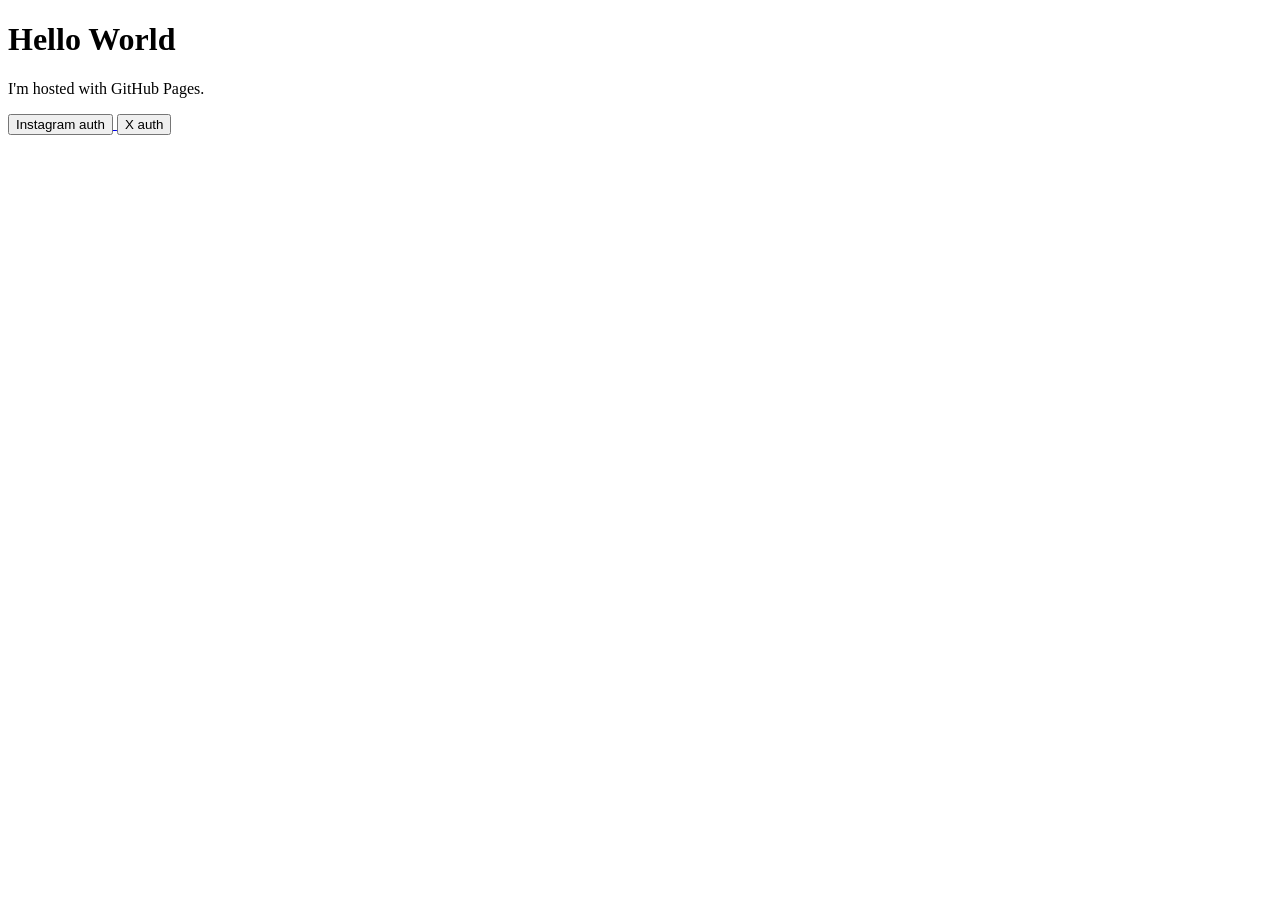
==== index.html @ daba0e18 "Update index.html" ====
<!DOCTYPE html>
<html>
<body>
<h1>Hello World</h1>
<p>I'm hosted with GitHub Pages.</p>
  <a href="https://www.instagram.com/oauth/authorize?enable_fb_login=0&force_authentication=1&client_id=1295526558464534&redirect_uri=https://hicel33.github.io/&response_type=code&scope=instagram_business_basic%2Cinstagram_business_manage_messages%2Cinstagram_business_manage_comments%2Cinstagram_business_content_publish">
      <button>Instagram auth</button>
</a>

  <a href="https://twitter.com/i/oauth2/authorize?response_type=code&client_id=ZXhqWTE1X1NHQ1pDa3AzQ3VpWU86MTpjaQQ&redirect_uri=https://hicel33.github.io/&scope=tweet.read%20tweet.write%20users.read%20follows.read%20follows.write&state=state&code_challenge=challenge&code_challenge_method=plain">
      <button>X auth</button>
</a>
</body>
</html>
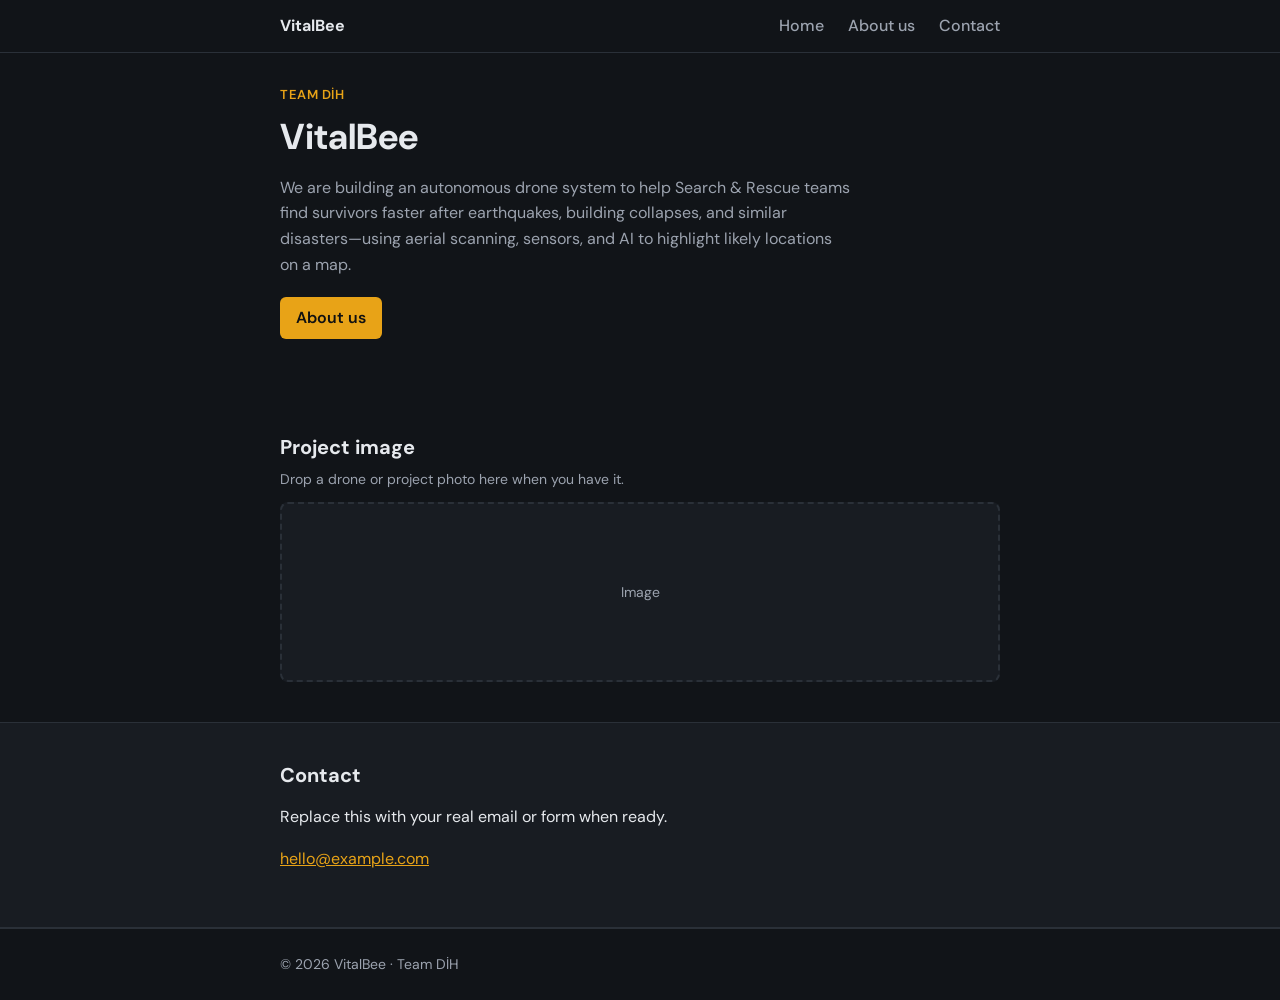
==== commit 9bdf04ff: "innov project init" ====
--- a/index.html
+++ b/index.html
@@ -1,14 +1,76 @@
 <!DOCTYPE html>
-<html>
+<html lang="en">
+<head>
+  <meta charset="UTF-8" />
+  <meta name="viewport" content="width=device-width, initial-scale=1.0" />
+  <meta name="description" content="VitalBee — drone-based survivor detection for Search & Rescue. Team DİH." />
+  <title>VitalBee</title>
+  <link rel="preconnect" href="https://fonts.googleapis.com" />
+  <link rel="preconnect" href="https://fonts.gstatic.com" crossorigin />
+  <link href="https://fonts.googleapis.com/css2?family=DM+Sans:wght@400;600;700&display=swap" rel="stylesheet" />
+  <link rel="stylesheet" href="styles.css" />
+</head>
 <body>
-<h1>Hello World</h1>
-<p>I'm hosted with GitHub Pages.</p>
-  <a href="https://www.instagram.com/oauth/authorize?enable_fb_login=0&force_authentication=1&client_id=1295526558464534&redirect_uri=https://hicel33.github.io/&response_type=code&scope=instagram_business_basic%2Cinstagram_business_manage_messages%2Cinstagram_business_manage_comments%2Cinstagram_business_content_publish">
-      <button>Instagram auth</button>
-</a>
+  <header class="site-header">
+    <div class="container header-inner">
+      <a class="logo" href="index.html">VitalBee</a>
+      <button type="button" class="nav-toggle" aria-expanded="false" aria-controls="site-nav" aria-label="Menu">
+        <span class="nav-toggle-bar"></span>
+        <span class="nav-toggle-bar"></span>
+        <span class="nav-toggle-bar"></span>
+      </button>
+      <nav class="site-nav" id="site-nav" aria-label="Main">
+        <ul class="nav-list">
+          <li><a href="index.html">Home</a></li>
+          <li><a href="about.html">About us</a></li>
+          <li><a href="#contact">Contact</a></li>
+        </ul>
+      </nav>
+    </div>
+  </header>
 
-  <a href="https://twitter.com/i/oauth2/authorize?response_type=code&client_id=ZXhqWTE1X1NHQ1pDa3AzQ3VpWU86MTpjaQQ&redirect_uri=https://hicel33.github.io/&scope=tweet.read%20tweet.write%20users.read%20follows.read%20follows.write&state=state&code_challenge=challenge&code_challenge_method=plain">
-      <button>X auth</button>
-</a>
+  <main id="main">
+    <section class="block hero">
+      <div class="container">
+        <p class="tag">Team DİH</p>
+        <h1>VitalBee</h1>
+        <p class="intro">
+          We are building an autonomous drone system to help Search &amp; Rescue teams find survivors faster after earthquakes, building collapses, and similar disasters—using aerial scanning, sensors, and AI to highlight likely locations on a map.
+        </p>
+        <p>
+          <a class="btn" href="about.html">About us</a>
+        </p>
+      </div>
+    </section>
+
+    <section class="block">
+      <div class="container">
+        <h2>Project image</h2>
+        <p class="hint">Drop a drone or project photo here when you have it.</p>
+        <div class="media-slot" aria-hidden="true">
+          <span>Image</span>
+        </div>
+        <!-- Later: replace the div above with:
+        <img src="images/project.jpg" alt="VitalBee project" class="media-img" />
+        -->
+      </div>
+    </section>
+
+    <section class="block muted-bg" id="contact">
+      <div class="container">
+        <h2>Contact</h2>
+        <p>Replace this with your real email or form when ready.</p>
+        <p><a href="mailto:hello@example.com">hello@example.com</a></p>
+      </div>
+    </section>
+  </main>
+
+  <footer class="site-footer">
+    <div class="container footer-inner">
+      <p>© <span class="footer-year"></span> VitalBee · Team DİH</p>
+    </div>
+  </footer>
+
+  <script src="app.js" defer></script>
 </body>
 </html>
--- a/styles.css
+++ b/styles.css
@@ -0,0 +1,341 @@
+/* VitalBee — simple static site */
+
+:root {
+  --bg: #111418;
+  --bg2: #181c22;
+  --border: #2a3038;
+  --text: #e6e9ed;
+  --muted: #9ca3af;
+  --accent: #e8a317;
+  --max: 720px;
+  --font: "DM Sans", system-ui, sans-serif;
+}
+
+*,
+*::before,
+*::after {
+  box-sizing: border-box;
+}
+
+html {
+  scroll-behavior: smooth;
+}
+
+@media (prefers-reduced-motion: reduce) {
+  html {
+    scroll-behavior: auto;
+  }
+}
+
+body {
+  margin: 0;
+  font-family: var(--font);
+  font-size: 1rem;
+  line-height: 1.6;
+  color: var(--text);
+  background: var(--bg);
+}
+
+img {
+  max-width: 100%;
+  height: auto;
+  vertical-align: middle;
+}
+
+a {
+  color: var(--accent);
+}
+
+a:hover {
+  text-decoration: underline;
+}
+
+h1,
+h2,
+h3 {
+  line-height: 1.25;
+}
+
+.container {
+  width: min(100% - 2rem, var(--max));
+  margin-inline: auto;
+}
+
+/* Header */
+
+.site-header {
+  border-bottom: 1px solid var(--border);
+  background: var(--bg);
+}
+
+.header-inner {
+  display: flex;
+  align-items: center;
+  justify-content: space-between;
+  min-height: 3.25rem;
+  padding-block: 0.5rem;
+}
+
+.logo {
+  font-weight: 700;
+  color: var(--text);
+  text-decoration: none;
+}
+
+.logo:hover {
+  color: var(--text);
+  text-decoration: none;
+}
+
+.nav-toggle {
+  display: none;
+  flex-direction: column;
+  justify-content: center;
+  gap: 5px;
+  width: 2.75rem;
+  height: 2.75rem;
+  padding: 0;
+  border: 1px solid var(--border);
+  border-radius: 6px;
+  background: var(--bg2);
+  cursor: pointer;
+}
+
+.nav-toggle-bar {
+  display: block;
+  width: 1.1rem;
+  height: 2px;
+  margin-inline: auto;
+  background: var(--text);
+}
+
+.site-nav .nav-list {
+  display: flex;
+  flex-wrap: wrap;
+  gap: 1rem 1.5rem;
+  list-style: none;
+  margin: 0;
+  padding: 0;
+}
+
+.site-nav a {
+  color: var(--muted);
+  text-decoration: none;
+  font-weight: 500;
+}
+
+.site-nav a:hover {
+  color: var(--text);
+  text-decoration: underline;
+}
+
+@media (max-width: 600px) {
+  .nav-toggle {
+    display: flex;
+  }
+
+  .site-nav {
+    position: fixed;
+    left: 0;
+    right: 0;
+    top: 3.25rem;
+    max-height: 0;
+    overflow: hidden;
+    background: var(--bg2);
+    border-bottom: 1px solid var(--border);
+    transition: max-height 0.25s ease;
+  }
+
+  .site-nav.is-open {
+    max-height: 200px;
+  }
+
+  .site-nav .nav-list {
+    flex-direction: column;
+    padding: 1rem 1.25rem;
+    gap: 0.75rem;
+  }
+}
+
+/* Sections */
+
+.block {
+  padding: 2.5rem 0;
+}
+
+.block:first-of-type {
+  padding-top: 2rem;
+}
+
+.muted-bg {
+  background: var(--bg2);
+  border-block: 1px solid var(--border);
+}
+
+.tag {
+  font-size: 0.8125rem;
+  font-weight: 600;
+  letter-spacing: 0.04em;
+  text-transform: uppercase;
+  color: var(--accent);
+  margin: 0 0 0.5rem;
+}
+
+.hero h1 {
+  font-size: clamp(1.75rem, 5vw, 2.25rem);
+  margin: 0 0 1rem;
+}
+
+.intro {
+  color: var(--muted);
+  margin: 0 0 1.25rem;
+  max-width: 52ch;
+}
+
+.intro strong {
+  color: var(--text);
+}
+
+h2 {
+  font-size: 1.25rem;
+  margin: 0 0 0.5rem;
+}
+
+.hint {
+  font-size: 0.875rem;
+  color: var(--muted);
+  margin: 0 0 0.75rem;
+}
+
+.btn {
+  display: inline-block;
+  padding: 0.5rem 1rem;
+  background: var(--accent);
+  color: #111;
+  font-weight: 600;
+  text-decoration: none;
+  border-radius: 6px;
+}
+
+.btn:hover {
+  filter: brightness(1.08);
+  text-decoration: none;
+}
+
+/* Image placeholders */
+
+.media-slot {
+  min-height: 180px;
+  border: 2px dashed var(--border);
+  border-radius: 8px;
+  display: flex;
+  align-items: center;
+  justify-content: center;
+  color: var(--muted);
+  font-size: 0.875rem;
+  background: var(--bg2);
+}
+
+.media-img {
+  display: block;
+  width: 100%;
+  border-radius: 8px;
+  border: 1px solid var(--border);
+}
+
+.team-list {
+  list-style: none;
+  margin: 0;
+  padding: 0;
+  display: flex;
+  flex-direction: column;
+  gap: 2rem;
+}
+
+@media (min-width: 640px) {
+  .team-list {
+    flex-direction: row;
+    flex-wrap: wrap;
+    gap: 1.5rem;
+  }
+
+  .person {
+    flex: 1 1 calc(33.333% - 1rem);
+    min-width: 160px;
+  }
+}
+
+.person h3 {
+  font-size: 1.0625rem;
+  margin: 0.75rem 0 0.25rem;
+}
+
+.person .role {
+  font-size: 0.875rem;
+  font-weight: 600;
+  color: var(--accent);
+  margin: 0 0 0.5rem;
+}
+
+.person p:last-child {
+  margin: 0;
+  font-size: 0.9375rem;
+  color: var(--muted);
+}
+
+.photo-slot {
+  aspect-ratio: 1;
+  max-width: 200px;
+  margin: 0 auto;
+  border: 2px dashed var(--border);
+  border-radius: 8px;
+  background: var(--bg);
+  display: flex;
+  align-items: center;
+  justify-content: center;
+  color: var(--muted);
+  font-size: 0.8125rem;
+}
+
+.person .photo-slot {
+  margin: 0;
+}
+
+.person-photo {
+  width: 100%;
+  max-width: 200px;
+  aspect-ratio: 1;
+  object-fit: cover;
+  border-radius: 8px;
+  border: 1px solid var(--border);
+  display: block;
+}
+
+.photo-slot-label {
+  pointer-events: none;
+}
+
+.sr-only {
+  position: absolute;
+  width: 1px;
+  height: 1px;
+  padding: 0;
+  margin: -1px;
+  overflow: hidden;
+  clip: rect(0, 0, 0, 0);
+  white-space: nowrap;
+  border: 0;
+}
+
+/* Footer */
+
+.site-footer {
+  padding: 1.5rem 0;
+  border-top: 1px solid var(--border);
+  font-size: 0.875rem;
+  color: var(--muted);
+}
+
+.footer-inner p {
+  margin: 0;
+}
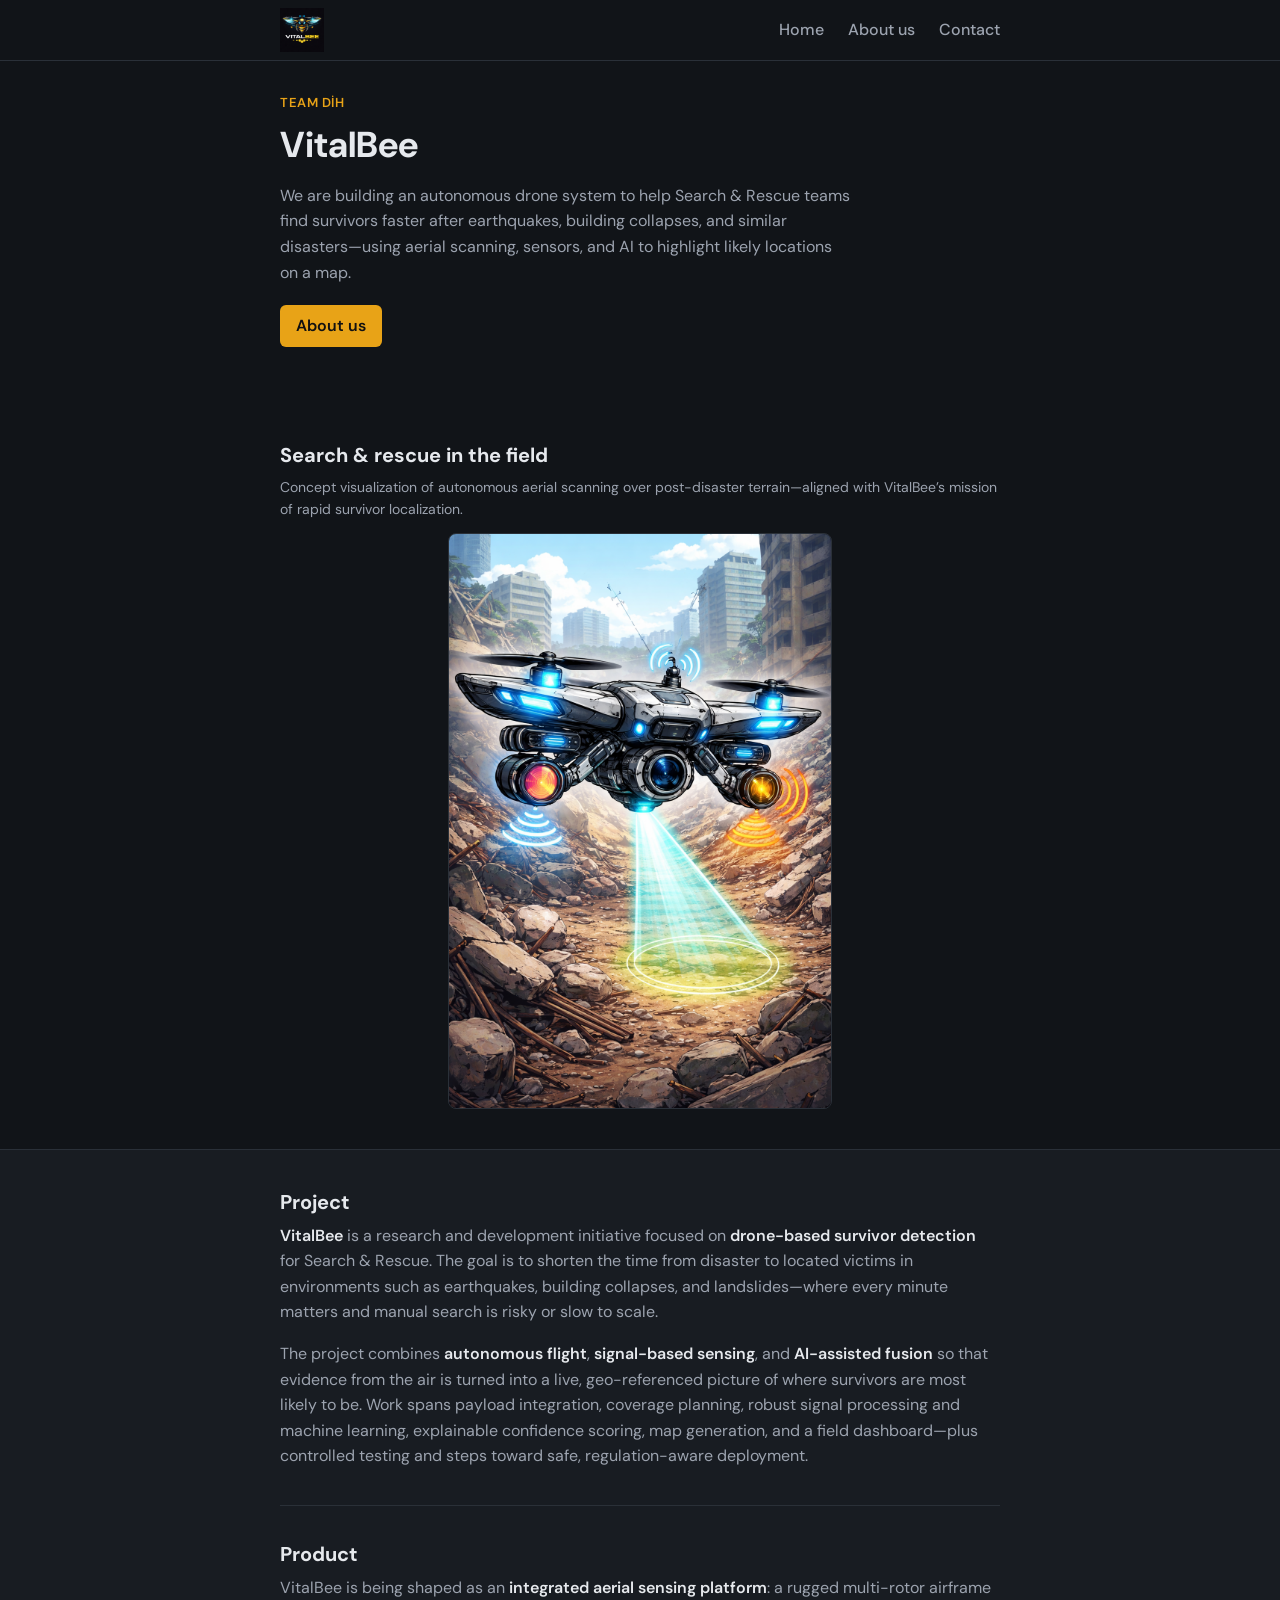
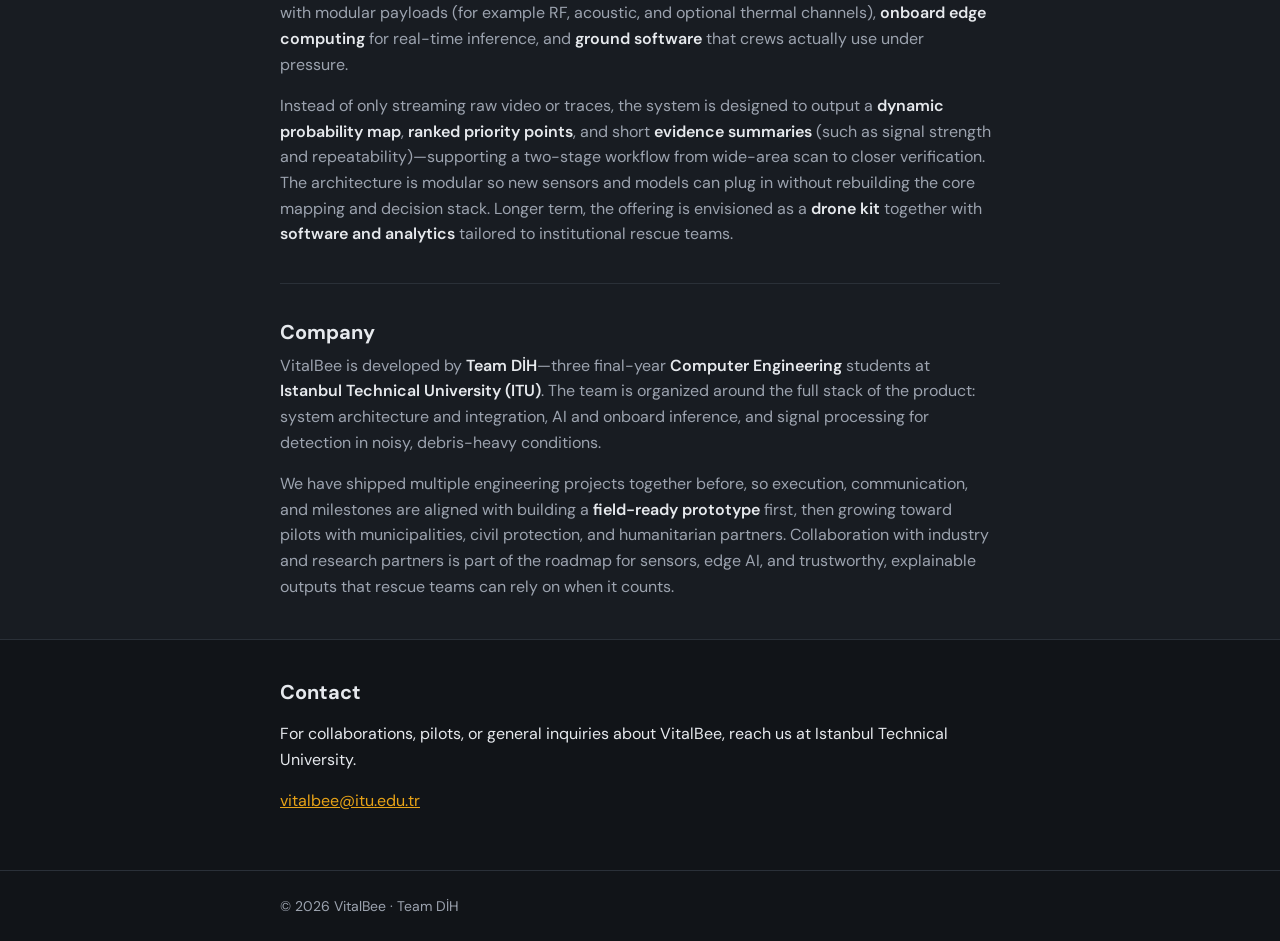
==== commit 5d10e31f: "Add images" ====
--- a/index.html
+++ b/index.html
@@ -3,7 +3,7 @@
 <head>
   <meta charset="UTF-8" />
   <meta name="viewport" content="width=device-width, initial-scale=1.0" />
-  <meta name="description" content="VitalBee — drone-based survivor detection for Search & Rescue. Team DİH." />
+  <meta name="description" content="VitalBee — drone-based survivor detection for Search & Rescue. Student project at ITU by Team DİH." />
   <title>VitalBee</title>
   <link rel="preconnect" href="https://fonts.googleapis.com" />
   <link rel="preconnect" href="https://fonts.gstatic.com" crossorigin />
@@ -13,7 +13,9 @@
 <body>
   <header class="site-header">
     <div class="container header-inner">
-      <a class="logo" href="index.html">VitalBee</a>
+      <a class="logo logo-with-mark" href="index.html">
+        <img src="images/logo.png" alt="VitalBee" class="logo-mark" />
+      </a>
       <button type="button" class="nav-toggle" aria-expanded="false" aria-controls="site-nav" aria-label="Menu">
         <span class="nav-toggle-bar"></span>
         <span class="nav-toggle-bar"></span>
@@ -45,22 +47,53 @@
 
     <section class="block">
       <div class="container">
-        <h2>Project image</h2>
-        <p class="hint">Drop a drone or project photo here when you have it.</p>
-        <div class="media-slot" aria-hidden="true">
-          <span>Image</span>
-        </div>
-        <!-- Later: replace the div above with:
-        <img src="images/project.jpg" alt="VitalBee project" class="media-img" />
-        -->
+        <h2>Search &amp; rescue in the field</h2>
+        <p class="hint">
+          Concept visualization of autonomous aerial scanning over post-disaster terrain—aligned with VitalBee’s mission of rapid survivor localization.
+        </p>
+        <figure class="project-figure">
+          <img src="images/drone.png" alt="VitalBee quadcopter scanning rubble with sensors and a downward scanning beam over a disaster zone." class="media-img project-visual" />
+        </figure>
       </div>
     </section>
 
-    <section class="block muted-bg" id="contact">
+    <section class="block muted-bg" id="project">
+      <div class="container">
+        <article class="desc-block">
+          <h2>Project</h2>
+          <p>
+            <strong>VitalBee</strong> is a research and development initiative focused on <strong>drone-based survivor detection</strong> for Search &amp; Rescue. The goal is to shorten the time from disaster to located victims in environments such as earthquakes, building collapses, and landslides—where every minute matters and manual search is risky or slow to scale.
+          </p>
+          <p>
+            The project combines <strong>autonomous flight</strong>, <strong>signal-based sensing</strong>, and <strong>AI-assisted fusion</strong> so that evidence from the air is turned into a live, geo-referenced picture of where survivors are most likely to be. Work spans payload integration, coverage planning, robust signal processing and machine learning, explainable confidence scoring, map generation, and a field dashboard—plus controlled testing and steps toward safe, regulation-aware deployment.
+          </p>
+        </article>
+        <article class="desc-block">
+          <h2>Product</h2>
+          <p>
+            VitalBee is being shaped as an <strong>integrated aerial sensing platform</strong>: a rugged multi-rotor airframe with modular payloads (for example RF, acoustic, and optional thermal channels), <strong>onboard edge computing</strong> for real-time inference, and <strong>ground software</strong> that crews actually use under pressure.
+          </p>
+          <p>
+            Instead of only streaming raw video or traces, the system is designed to output a <strong>dynamic probability map</strong>, <strong>ranked priority points</strong>, and short <strong>evidence summaries</strong> (such as signal strength and repeatability)—supporting a two-stage workflow from wide-area scan to closer verification. The architecture is modular so new sensors and models can plug in without rebuilding the core mapping and decision stack. Longer term, the offering is envisioned as a <strong>drone kit</strong> together with <strong>software and analytics</strong> tailored to institutional rescue teams.
+          </p>
+        </article>
+        <article class="desc-block">
+          <h2>Company</h2>
+          <p>
+            VitalBee is developed by <strong>Team DİH</strong>—three final-year <strong>Computer Engineering</strong> students at <strong>Istanbul Technical University (ITU)</strong>. The team is organized around the full stack of the product: system architecture and integration, AI and onboard inference, and signal processing for detection in noisy, debris-heavy conditions.
+          </p>
+          <p>
+            We have shipped multiple engineering projects together before, so execution, communication, and milestones are aligned with building a <strong>field-ready prototype</strong> first, then growing toward pilots with municipalities, civil protection, and humanitarian partners. Collaboration with industry and research partners is part of the roadmap for sensors, edge AI, and trustworthy, explainable outputs that rescue teams can rely on when it counts.
+          </p>
+        </article>
+      </div>
+    </section>
+
+    <section class="block" id="contact">
       <div class="container">
         <h2>Contact</h2>
-        <p>Replace this with your real email or form when ready.</p>
-        <p><a href="mailto:hello@example.com">hello@example.com</a></p>
+        <p>For collaborations, pilots, or general inquiries about VitalBee, reach us at Istanbul Technical University.</p>
+        <p><a href="mailto:vitalbee@itu.edu.tr">vitalbee@itu.edu.tr</a></p>
       </div>
     </section>
   </main>
--- a/styles.css
+++ b/styles.css
@@ -85,6 +85,19 @@
 .logo:hover {
   color: var(--text);
   text-decoration: none;
+}
+
+.logo-with-mark {
+  display: flex;
+  align-items: center;
+}
+
+.logo-mark {
+  display: block;
+  height: 2.75rem;
+  width: auto;
+  max-width: min(42vw, 11rem);
+  object-fit: contain;
 }
 
 .nav-toggle {
@@ -201,6 +214,27 @@
   margin: 0 0 0.5rem;
 }
 
+.desc-block p {
+  margin: 0 0 1rem;
+  color: var(--muted);
+  max-width: 65ch;
+}
+
+.desc-block p:last-child {
+  margin-bottom: 0;
+}
+
+.desc-block strong {
+  color: var(--text);
+  font-weight: 600;
+}
+
+.desc-block + .desc-block {
+  margin-top: 2.25rem;
+  padding-top: 2.25rem;
+  border-top: 1px solid var(--border);
+}
+
 .hint {
   font-size: 0.875rem;
   color: var(--muted);
@@ -241,6 +275,18 @@
   width: 100%;
   border-radius: 8px;
   border: 1px solid var(--border);
+}
+
+.project-figure {
+  margin: 0;
+}
+
+.project-visual {
+  max-height: min(72vh, 36rem);
+  width: auto;
+  max-width: 100%;
+  margin-inline: auto;
+  object-fit: contain;
 }
 
 .team-list {
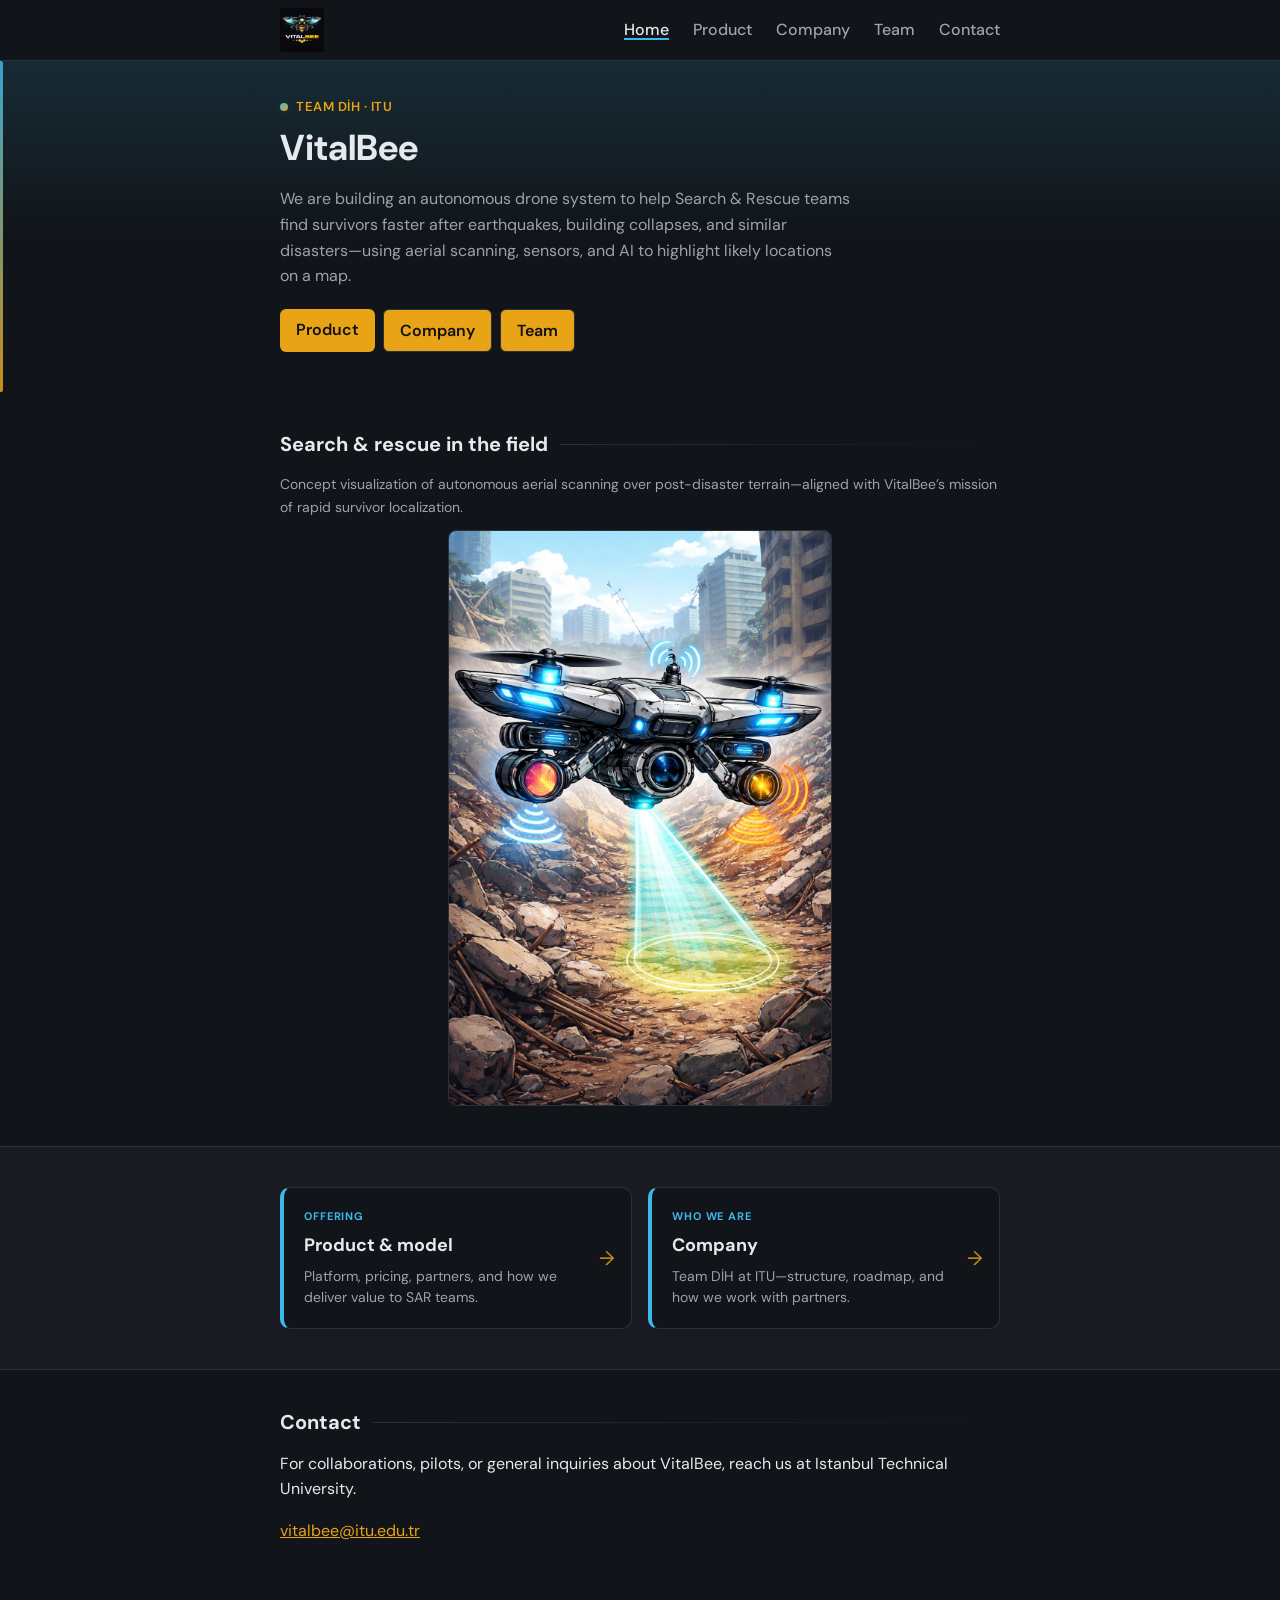
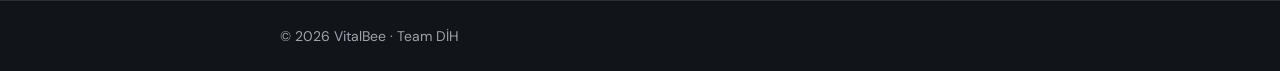
==== commit 6f48e1c1: "update" ====
--- a/index.html
+++ b/index.html
@@ -23,8 +23,10 @@
       </button>
       <nav class="site-nav" id="site-nav" aria-label="Main">
         <ul class="nav-list">
-          <li><a href="index.html">Home</a></li>
-          <li><a href="about.html">About us</a></li>
+          <li><a href="index.html" aria-current="page">Home</a></li>
+          <li><a href="product.html">Product</a></li>
+          <li><a href="company.html">Company</a></li>
+          <li><a href="about.html">Team</a></li>
           <li><a href="#contact">Contact</a></li>
         </ul>
       </nav>
@@ -32,22 +34,24 @@
   </header>
 
   <main id="main">
-    <section class="block hero">
+    <section class="block hero hero-marked">
       <div class="container">
-        <p class="tag">Team DİH</p>
+        <p class="tag tag-cue"><span class="tag-dot" aria-hidden="true"></span> Team DİH · ITU</p>
         <h1>VitalBee</h1>
         <p class="intro">
           We are building an autonomous drone system to help Search &amp; Rescue teams find survivors faster after earthquakes, building collapses, and similar disasters—using aerial scanning, sensors, and AI to highlight likely locations on a map.
         </p>
-        <p>
-          <a class="btn" href="about.html">About us</a>
+        <p class="btn-row">
+          <a class="btn" href="product.html">Product</a>
+          <a class="btn btn-ghost" href="company.html">Company</a>
+          <a class="btn btn-ghost" href="about.html">Team</a>
         </p>
       </div>
     </section>
 
     <section class="block">
       <div class="container">
-        <h2>Search &amp; rescue in the field</h2>
+        <h2 class="h-with-rule">Search &amp; rescue in the field</h2>
         <p class="hint">
           Concept visualization of autonomous aerial scanning over post-disaster terrain—aligned with VitalBee’s mission of rapid survivor localization.
         </p>
@@ -57,41 +61,29 @@
       </div>
     </section>
 
-    <section class="block muted-bg" id="project">
+    <section class="block muted-bg">
       <div class="container">
-        <article class="desc-block">
-          <h2>Project</h2>
-          <p>
-            <strong>VitalBee</strong> is a research and development initiative focused on <strong>drone-based survivor detection</strong> for Search &amp; Rescue. The goal is to shorten the time from disaster to located victims in environments such as earthquakes, building collapses, and landslides—where every minute matters and manual search is risky or slow to scale.
-          </p>
-          <p>
-            The project combines <strong>autonomous flight</strong>, <strong>signal-based sensing</strong>, and <strong>AI-assisted fusion</strong> so that evidence from the air is turned into a live, geo-referenced picture of where survivors are most likely to be. Work spans payload integration, coverage planning, robust signal processing and machine learning, explainable confidence scoring, map generation, and a field dashboard—plus controlled testing and steps toward safe, regulation-aware deployment.
-          </p>
-        </article>
-        <article class="desc-block">
-          <h2>Product</h2>
-          <p>
-            VitalBee is being shaped as an <strong>integrated aerial sensing platform</strong>: a rugged multi-rotor airframe with modular payloads (for example RF, acoustic, and optional thermal channels), <strong>onboard edge computing</strong> for real-time inference, and <strong>ground software</strong> that crews actually use under pressure.
-          </p>
-          <p>
-            Instead of only streaming raw video or traces, the system is designed to output a <strong>dynamic probability map</strong>, <strong>ranked priority points</strong>, and short <strong>evidence summaries</strong> (such as signal strength and repeatability)—supporting a two-stage workflow from wide-area scan to closer verification. The architecture is modular so new sensors and models can plug in without rebuilding the core mapping and decision stack. Longer term, the offering is envisioned as a <strong>drone kit</strong> together with <strong>software and analytics</strong> tailored to institutional rescue teams.
-          </p>
-        </article>
-        <article class="desc-block">
-          <h2>Company</h2>
-          <p>
-            VitalBee is developed by <strong>Team DİH</strong>—three final-year <strong>Computer Engineering</strong> students at <strong>Istanbul Technical University (ITU)</strong>. The team is organized around the full stack of the product: system architecture and integration, AI and onboard inference, and signal processing for detection in noisy, debris-heavy conditions.
-          </p>
-          <p>
-            We have shipped multiple engineering projects together before, so execution, communication, and milestones are aligned with building a <strong>field-ready prototype</strong> first, then growing toward pilots with municipalities, civil protection, and humanitarian partners. Collaboration with industry and research partners is part of the roadmap for sensors, edge AI, and trustworthy, explainable outputs that rescue teams can rely on when it counts.
-          </p>
-        </article>
+        <h2 class="sr-only">Explore VitalBee</h2>
+        <div class="teaser-grid">
+          <a href="product.html" class="teaser-card">
+            <span class="teaser-kicker">Offering</span>
+            <span class="teaser-title">Product &amp; model</span>
+            <span class="teaser-desc">Platform, pricing, partners, and how we deliver value to SAR teams.</span>
+            <span class="teaser-arrow" aria-hidden="true">→</span>
+          </a>
+          <a href="company.html" class="teaser-card">
+            <span class="teaser-kicker">Who we are</span>
+            <span class="teaser-title">Company</span>
+            <span class="teaser-desc">Team DİH at ITU—structure, roadmap, and how we work with partners.</span>
+            <span class="teaser-arrow" aria-hidden="true">→</span>
+          </a>
+        </div>
       </div>
     </section>
 
     <section class="block" id="contact">
       <div class="container">
-        <h2>Contact</h2>
+        <h2 class="h-with-rule">Contact</h2>
         <p>For collaborations, pilots, or general inquiries about VitalBee, reach us at Istanbul Technical University.</p>
         <p><a href="mailto:vitalbee@itu.edu.tr">vitalbee@itu.edu.tr</a></p>
       </div>
--- a/styles.css
+++ b/styles.css
@@ -7,7 +7,10 @@
   --text: #e6e9ed;
   --muted: #9ca3af;
   --accent: #e8a317;
+  --cue: #3db8e8;
+  --cue-soft: rgba(61, 184, 232, 0.14);
   --max: 720px;
+  --max-wide: 52rem;
   --font: "DM Sans", system-ui, sans-serif;
 }
 
@@ -59,6 +62,10 @@
 .container {
   width: min(100% - 2rem, var(--max));
   margin-inline: auto;
+}
+
+.container-wide {
+  width: min(100% - 2rem, var(--max-wide));
 }
 
 /* Header */
@@ -142,6 +149,12 @@
   text-decoration: underline;
 }
 
+.site-nav a[aria-current="page"] {
+  color: var(--text);
+  box-shadow: inset 0 -2px 0 var(--cue);
+  text-decoration: none;
+}
+
 @media (max-width: 600px) {
   .nav-toggle {
     display: flex;
@@ -160,7 +173,7 @@
   }
 
   .site-nav.is-open {
-    max-height: 200px;
+    max-height: 320px;
   }
 
   .site-nav .nav-list {
@@ -233,6 +246,401 @@
   margin-top: 2.25rem;
   padding-top: 2.25rem;
   border-top: 1px solid var(--border);
+}
+
+/* Visual cues & page chrome */
+
+.tag-cue {
+  display: inline-flex;
+  align-items: center;
+  gap: 0.5rem;
+}
+
+.tag-dot {
+  display: inline-block;
+  width: 0.5rem;
+  height: 0.5rem;
+  border-radius: 50%;
+  background: linear-gradient(135deg, var(--cue), var(--accent));
+  box-shadow: 0 0 10px var(--cue-soft);
+}
+
+.lead-bar {
+  border-left: 3px solid var(--cue);
+  padding-left: 1rem;
+  margin-left: 0;
+}
+
+.page-intro h1 {
+  margin: 0 0 0.75rem;
+}
+
+.hero-marked {
+  position: relative;
+  background: linear-gradient(
+    180deg,
+    var(--cue-soft) 0%,
+    transparent 55%
+  );
+}
+
+.hero-marked::before {
+  content: "";
+  position: absolute;
+  left: 0;
+  top: 0;
+  bottom: 0;
+  width: 3px;
+  background: linear-gradient(180deg, var(--cue), var(--accent));
+  border-radius: 0 2px 2px 0;
+  opacity: 0.85;
+}
+
+.h-with-rule {
+  display: flex;
+  align-items: center;
+  gap: 0.75rem;
+  margin: 0 0 1rem;
+  font-size: 1.25rem;
+}
+
+.h-with-rule::after {
+  content: "";
+  flex: 1;
+  height: 1px;
+  background: linear-gradient(90deg, var(--border), transparent);
+  min-width: 2rem;
+}
+
+.h-spacing {
+  margin-top: 2rem;
+}
+
+.panel-cue {
+  margin: 0;
+  padding: 1.25rem 0 1.25rem 1rem;
+  border-left: 3px solid var(--accent);
+  background: linear-gradient(90deg, var(--cue-soft), transparent 70%);
+  border-radius: 0 8px 8px 0;
+}
+
+.panel-cue + .panel-cue {
+  margin-top: 1.25rem;
+}
+
+.panel-cue h2 {
+  margin: 0 0 0.5rem;
+  font-size: 1.0625rem;
+}
+
+.panel-cue p {
+  margin: 0;
+  color: var(--muted);
+  max-width: 65ch;
+}
+
+.panel-cue p strong {
+  color: var(--text);
+}
+
+.cue-list {
+  margin: 0;
+  padding: 0;
+  list-style: none;
+  display: flex;
+  flex-direction: column;
+  gap: 0.85rem;
+}
+
+.cue-list li {
+  display: flex;
+  gap: 0.65rem;
+  align-items: flex-start;
+  color: var(--muted);
+  max-width: 68ch;
+}
+
+.cue-list strong {
+  color: var(--text);
+}
+
+.cue-bullet {
+  flex-shrink: 0;
+  width: 0.45rem;
+  height: 0.45rem;
+  margin-top: 0.45rem;
+  border-radius: 2px;
+  background: var(--accent);
+  box-shadow: 0 0 0 2px var(--cue-soft);
+}
+
+.muted-para {
+  color: var(--muted);
+  max-width: 68ch;
+  margin: 0 0 1rem;
+}
+
+.muted-para strong {
+  color: var(--text);
+}
+
+.muted-para:last-child {
+  margin-bottom: 0;
+}
+
+.small-print {
+  font-size: 0.875rem;
+  margin-top: 1.25rem !important;
+}
+
+.doc-ref {
+  font-size: 0.875rem;
+  color: var(--muted);
+  margin: 1rem 0 0;
+}
+
+.doc-ref cite {
+  font-style: normal;
+  color: var(--text);
+}
+
+.price-grid {
+  display: grid;
+  gap: 1rem;
+  margin: 1.25rem 0 0;
+}
+
+@media (min-width: 560px) {
+  .price-grid {
+    grid-template-columns: repeat(3, 1fr);
+  }
+}
+
+.price-card {
+  padding: 1rem 1.1rem;
+  background: var(--bg2);
+  border: 1px solid var(--border);
+  border-radius: 8px;
+  border-top: 3px solid var(--cue);
+}
+
+.price-card h3 {
+  margin: 0 0 0.35rem;
+  font-size: 0.8125rem;
+  font-weight: 600;
+  text-transform: uppercase;
+  letter-spacing: 0.04em;
+  color: var(--muted);
+}
+
+.price-amount {
+  margin: 0;
+  font-size: 1.5rem;
+  font-weight: 700;
+  color: var(--text);
+}
+
+.price-note {
+  margin: 0.35rem 0 0;
+  font-size: 0.8125rem;
+  color: var(--muted);
+}
+
+.stat-strip {
+  display: flex;
+  flex-wrap: wrap;
+  gap: 1rem;
+  margin-top: 1.25rem;
+  padding: 1rem 1.25rem;
+  background: var(--bg);
+  border: 1px solid var(--border);
+  border-radius: 8px;
+  border-inline-start: 3px solid var(--accent);
+}
+
+.stat-item {
+  flex: 1 1 140px;
+  display: flex;
+  flex-direction: column;
+  gap: 0.25rem;
+}
+
+.stat-label {
+  font-size: 0.75rem;
+  font-weight: 600;
+  text-transform: uppercase;
+  letter-spacing: 0.04em;
+  color: var(--muted);
+}
+
+.stat-value {
+  font-size: 1.25rem;
+  font-weight: 700;
+  color: var(--text);
+}
+
+.stat-value.stat-pos {
+  color: #7dd87a;
+}
+
+.feature-grid {
+  display: grid;
+  gap: 1rem;
+}
+
+@media (min-width: 640px) {
+  .feature-grid {
+    grid-template-columns: repeat(3, 1fr);
+  }
+}
+
+.feature-tile {
+  padding: 1.15rem;
+  background: var(--bg2);
+  border: 1px solid var(--border);
+  border-radius: 8px;
+  position: relative;
+  overflow: hidden;
+}
+
+.feature-tile::before {
+  content: "";
+  position: absolute;
+  top: 0;
+  left: 0;
+  right: 0;
+  height: 2px;
+  background: linear-gradient(90deg, var(--cue), var(--accent));
+}
+
+.feature-icon {
+  display: block;
+  font-size: 0.75rem;
+  color: var(--cue);
+  margin-bottom: 0.35rem;
+  opacity: 0.9;
+}
+
+.feature-tile h3 {
+  margin: 0 0 0.5rem;
+  font-size: 1rem;
+}
+
+.feature-tile p {
+  margin: 0;
+  font-size: 0.9375rem;
+  color: var(--muted);
+}
+
+.partner-chips {
+  list-style: none;
+  margin: 0 0 1rem;
+  padding: 0;
+  display: flex;
+  flex-direction: column;
+  gap: 0.65rem;
+}
+
+.partner-chips li {
+  display: flex;
+  flex-wrap: wrap;
+  align-items: center;
+  gap: 0.5rem 0.75rem;
+  color: var(--muted);
+  font-size: 0.9375rem;
+}
+
+.chip {
+  display: inline-block;
+  padding: 0.2rem 0.55rem;
+  font-size: 0.75rem;
+  font-weight: 600;
+  text-transform: uppercase;
+  letter-spacing: 0.03em;
+  color: var(--bg);
+  background: var(--accent);
+  border-radius: 4px;
+}
+
+.btn-row {
+  display: flex;
+  flex-wrap: wrap;
+  gap: 0.5rem;
+  margin: 0;
+}
+
+.btn-ghost {
+  background: transparent;
+  color: var(--accent);
+  border: 1px solid var(--border);
+}
+
+.btn-ghost:hover {
+  border-color: var(--accent);
+  background: var(--cue-soft);
+  filter: none;
+}
+
+.teaser-grid {
+  display: grid;
+  gap: 1rem;
+}
+
+@media (min-width: 560px) {
+  .teaser-grid {
+    grid-template-columns: 1fr 1fr;
+  }
+}
+
+.teaser-card {
+  position: relative;
+  display: flex;
+  flex-direction: column;
+  gap: 0.35rem;
+  padding: 1.25rem 2.25rem 1.25rem 1.25rem;
+  text-decoration: none;
+  color: inherit;
+  background: var(--bg);
+  border: 1px solid var(--border);
+  border-radius: 10px;
+  border-inline-start: 4px solid var(--cue);
+  transition: border-color 0.15s ease, box-shadow 0.15s ease;
+}
+
+.teaser-card:hover {
+  text-decoration: none;
+  border-color: var(--cue);
+  box-shadow: 0 0 0 1px var(--cue-soft);
+}
+
+.teaser-kicker {
+  font-size: 0.6875rem;
+  font-weight: 700;
+  letter-spacing: 0.08em;
+  text-transform: uppercase;
+  color: var(--cue);
+}
+
+.teaser-title {
+  font-size: 1.125rem;
+  font-weight: 700;
+  color: var(--text);
+}
+
+.teaser-desc {
+  font-size: 0.875rem;
+  color: var(--muted);
+  line-height: 1.5;
+}
+
+.teaser-arrow {
+  position: absolute;
+  right: 1rem;
+  top: 50%;
+  transform: translateY(-50%);
+  font-size: 1.25rem;
+  color: var(--accent);
+  opacity: 0.85;
 }
 
 .hint {
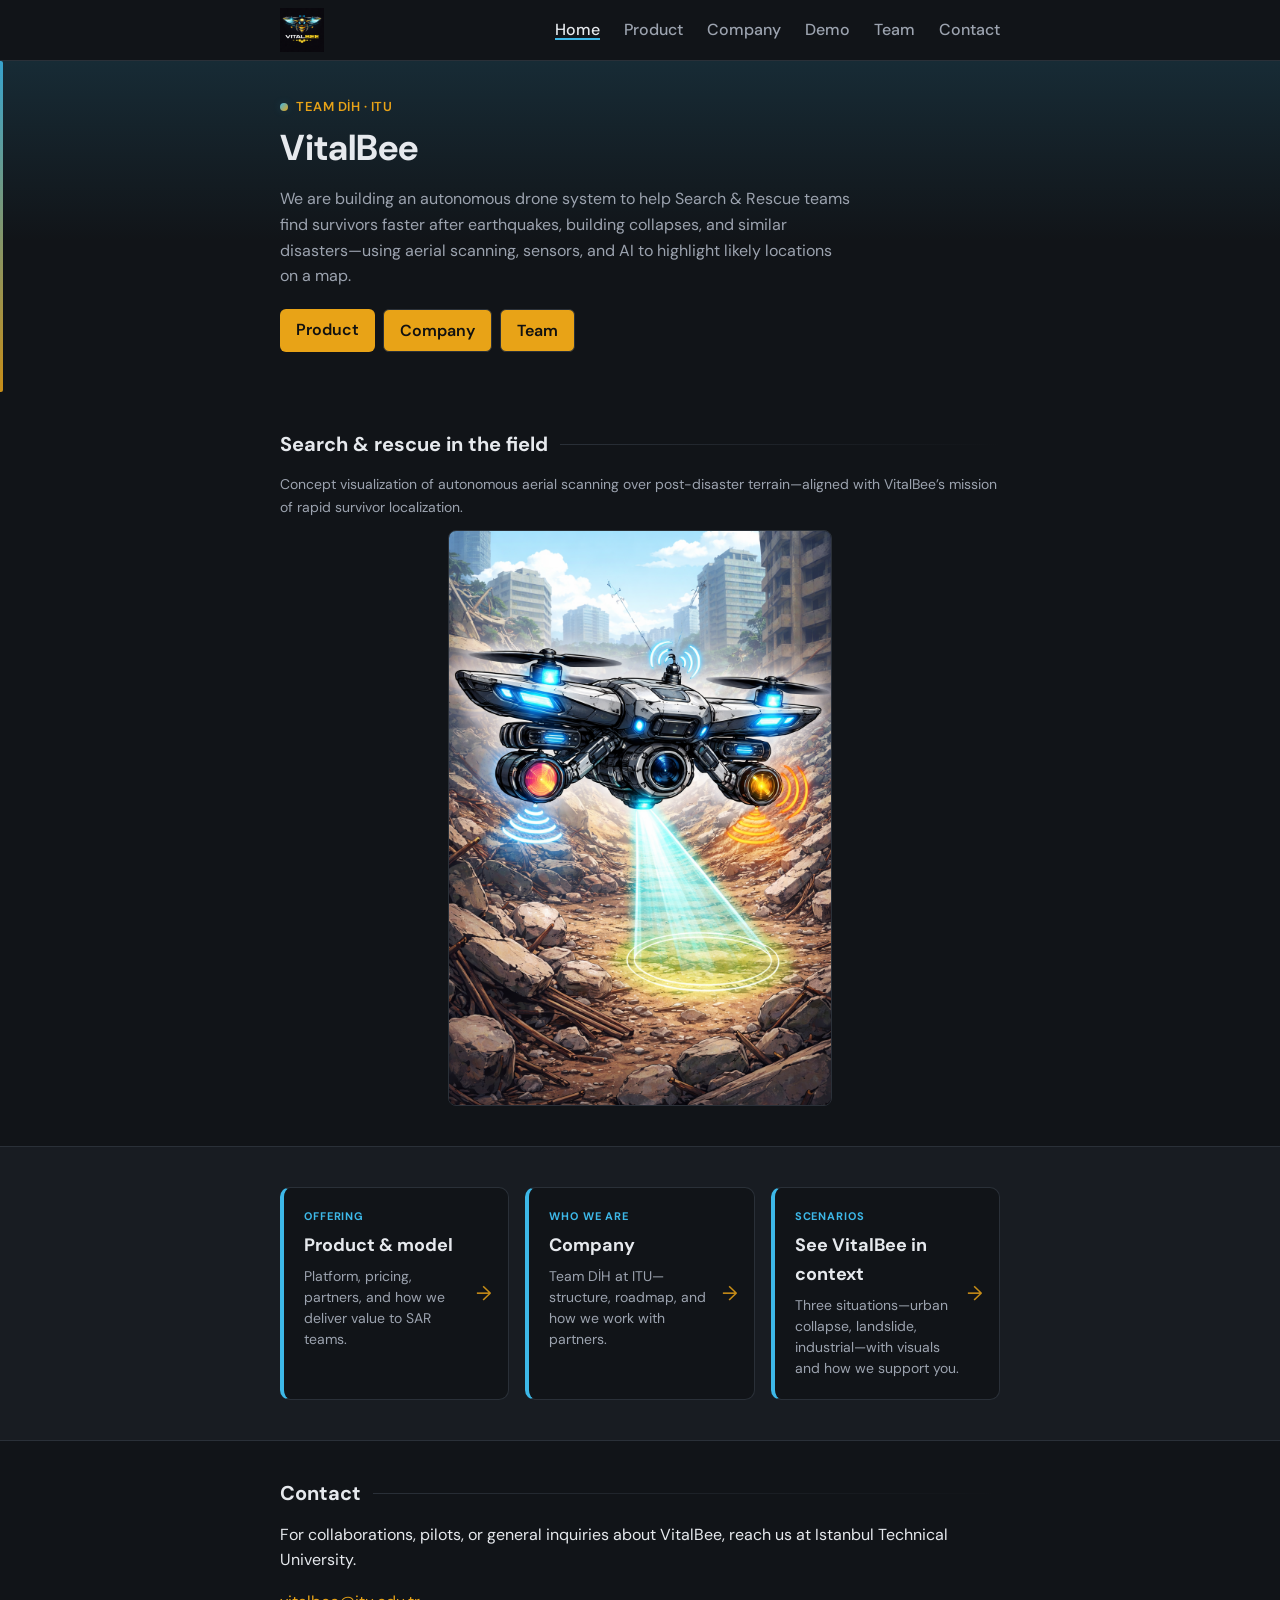
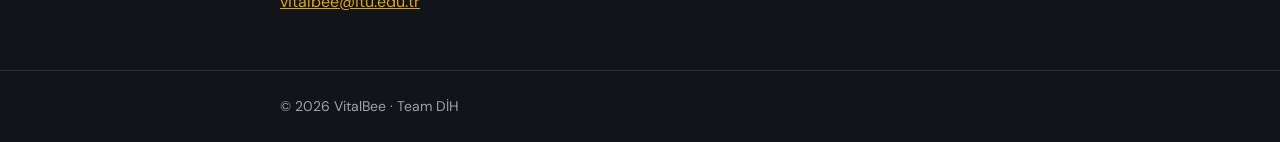
==== commit 5851f1e2: "update" ====
--- a/index.html
+++ b/index.html
@@ -26,6 +26,7 @@
           <li><a href="index.html" aria-current="page">Home</a></li>
           <li><a href="product.html">Product</a></li>
           <li><a href="company.html">Company</a></li>
+          <li><a href="demo.html">Demo</a></li>
           <li><a href="about.html">Team</a></li>
           <li><a href="#contact">Contact</a></li>
         </ul>
@@ -77,6 +78,12 @@
             <span class="teaser-desc">Team DİH at ITU—structure, roadmap, and how we work with partners.</span>
             <span class="teaser-arrow" aria-hidden="true">→</span>
           </a>
+          <a href="demo.html" class="teaser-card">
+            <span class="teaser-kicker">Scenarios</span>
+            <span class="teaser-title">See VitalBee in context</span>
+            <span class="teaser-desc">Three situations—urban collapse, landslide, industrial—with visuals and how we support you.</span>
+            <span class="teaser-arrow" aria-hidden="true">→</span>
+          </a>
         </div>
       </div>
     </section>
--- a/styles.css
+++ b/styles.css
@@ -173,7 +173,7 @@
   }
 
   .site-nav.is-open {
-    max-height: 320px;
+    max-height: 400px;
   }
 
   .site-nav .nav-list {
@@ -592,6 +592,12 @@
   }
 }
 
+@media (min-width: 900px) {
+  .teaser-grid {
+    grid-template-columns: repeat(3, 1fr);
+  }
+}
+
 .teaser-card {
   position: relative;
   display: flex;
@@ -793,3 +799,277 @@
 .footer-inner p {
   margin: 0;
 }
+
+/* Demo scenarios page */
+
+.scenario-stack {
+  padding: 0 0 1rem;
+  background: linear-gradient(180deg, var(--bg) 0%, #0c0e12 50%, var(--bg) 100%);
+}
+
+.scenario-article {
+  margin: 0;
+  padding: 1.75rem 0;
+}
+
+@media (min-width: 640px) {
+  .scenario-article {
+    padding: 2.25rem 0;
+  }
+}
+
+.scenario-article + .scenario-article {
+  border-top: 1px solid var(--border);
+  box-shadow: 0 -1px 0 rgba(61, 184, 232, 0.08);
+}
+
+.scenario-shell {
+  border-radius: 16px;
+  overflow: hidden;
+  border: 1px solid var(--border);
+  box-shadow:
+    0 0 0 1px rgba(61, 184, 232, 0.12),
+    0 20px 50px rgba(0, 0, 0, 0.45);
+  background: var(--bg);
+}
+
+.scenario-article--1 .scenario-shell {
+  border-top: 5px solid var(--cue);
+}
+
+.scenario-article--2 .scenario-shell {
+  border-top: 5px solid var(--accent);
+}
+
+.scenario-article--3 .scenario-shell {
+  border-top: 5px solid #6ee7b7;
+}
+
+.scenario-body-wrap {
+  padding-top: 0 !important;
+}
+
+.scenario-pitch-list {
+  list-style: none;
+  margin: 0 0 1rem;
+  padding: 0;
+  max-width: 70ch;
+}
+
+.scenario-pitch-list li {
+  margin-bottom: 1rem;
+  padding: 0.85rem 1rem 0.85rem 1.1rem;
+  border-radius: 8px;
+  border-inline-start: 3px solid var(--accent);
+  background: rgba(232, 163, 23, 0.06);
+}
+
+.scenario-pitch-list li:last-child {
+  margin-bottom: 0;
+}
+
+.demo-intro .scenario-toc {
+  display: flex;
+  flex-wrap: wrap;
+  gap: 0.5rem 1rem;
+  margin: 1.5rem 0 0;
+  padding: 0;
+}
+
+.demo-intro .scenario-toc a {
+  font-weight: 600;
+  font-size: 0.9375rem;
+  text-decoration: none;
+  padding: 0.35rem 0.75rem;
+  border-radius: 6px;
+  border: 1px solid var(--border);
+  background: var(--bg2);
+}
+
+.demo-intro .scenario-toc a:hover {
+  border-color: var(--cue);
+  background: var(--cue-soft);
+  text-decoration: none;
+}
+
+.scenario-header h2 {
+  margin: 0.35rem 0 1rem;
+  font-size: clamp(1.25rem, 3vw, 1.5rem);
+}
+
+.scenario-index {
+  margin: 0;
+  font-size: 0.75rem;
+  font-weight: 700;
+  letter-spacing: 0.12em;
+  text-transform: uppercase;
+  color: var(--cue);
+}
+
+.scenario-meta {
+  display: grid;
+  gap: 1rem;
+  margin: 0;
+}
+
+@media (min-width: 560px) {
+  .scenario-meta {
+    grid-template-columns: repeat(3, 1fr);
+  }
+}
+
+.scenario-meta div {
+  margin: 0;
+  padding: 0.75rem 1rem;
+  background: var(--bg);
+  border-radius: 8px;
+  border: 1px solid var(--border);
+  border-inline-start: 3px solid var(--accent);
+}
+
+.scenario-meta dt {
+  margin: 0 0 0.25rem;
+  font-size: 0.6875rem;
+  font-weight: 700;
+  text-transform: uppercase;
+  letter-spacing: 0.06em;
+  color: var(--muted);
+}
+
+.scenario-meta dd {
+  margin: 0;
+  font-size: 0.9375rem;
+  color: var(--text);
+  line-height: 1.45;
+}
+
+.scenario-body {
+  display: flex;
+  flex-direction: column;
+  gap: 1.75rem;
+}
+
+.scenario-figure {
+  margin: 0;
+  border-radius: 10px;
+  overflow: hidden;
+  border: 1px solid var(--border);
+  box-shadow: 0 12px 40px rgba(0, 0, 0, 0.35);
+}
+
+.scenario-hero-img {
+  display: block;
+  width: 100%;
+  height: auto;
+  aspect-ratio: 16 / 9;
+  object-fit: cover;
+}
+
+.scenario-narrative .h-with-rule {
+  margin-bottom: 0.75rem;
+}
+
+.scenario-steps {
+  margin: 0 0 1rem;
+  padding-left: 1.25rem;
+  color: var(--muted);
+  max-width: 68ch;
+}
+
+.scenario-steps li {
+  margin-bottom: 0.65rem;
+  padding-left: 0.25rem;
+}
+
+.scenario-steps strong {
+  color: var(--text);
+}
+
+.scenario-outcome {
+  margin: 0;
+  padding: 1rem 1.1rem;
+  max-width: 68ch;
+  background: var(--cue-soft);
+  border-radius: 8px;
+  border-inline-start: 3px solid var(--cue);
+  color: var(--text);
+}
+
+.diagram-wrap {
+  margin: 0;
+}
+
+.diagram-title {
+  font-size: 1rem;
+  margin: 0 0 0.5rem;
+  color: var(--text);
+}
+
+.diagram-figure {
+  margin: 0;
+  border-radius: 10px;
+  overflow: hidden;
+  border: 1px solid var(--border);
+  background: var(--bg2);
+}
+
+.diagram-svg {
+  display: block;
+  width: 100%;
+  height: auto;
+}
+
+.presenter-notes {
+  max-width: 68ch;
+  padding: 0.5rem 0;
+  border-top: 1px dashed var(--border);
+}
+
+.presenter-notes summary {
+  cursor: pointer;
+  font-weight: 600;
+  color: var(--accent);
+  list-style: none;
+}
+
+.presenter-notes summary::-webkit-details-marker {
+  display: none;
+}
+
+.presenter-notes[open] summary {
+  margin-bottom: 0.5rem;
+}
+
+.presenter-notes p {
+  margin: 0;
+  font-size: 0.9375rem;
+  color: var(--muted);
+}
+
+.back-link {
+  margin: 1.5rem 0 0;
+}
+
+@media print {
+  .site-header,
+  .site-footer,
+  .nav-toggle,
+  .demo-intro .scenario-toc {
+    display: none !important;
+  }
+
+  .scenario-article,
+  .scenario-shell {
+    break-inside: avoid;
+  }
+
+  body {
+    background: #fff;
+    color: #111;
+  }
+
+  .scenario-outcome,
+  .scenario-meta div {
+    border-color: #ccc;
+  }
+}
